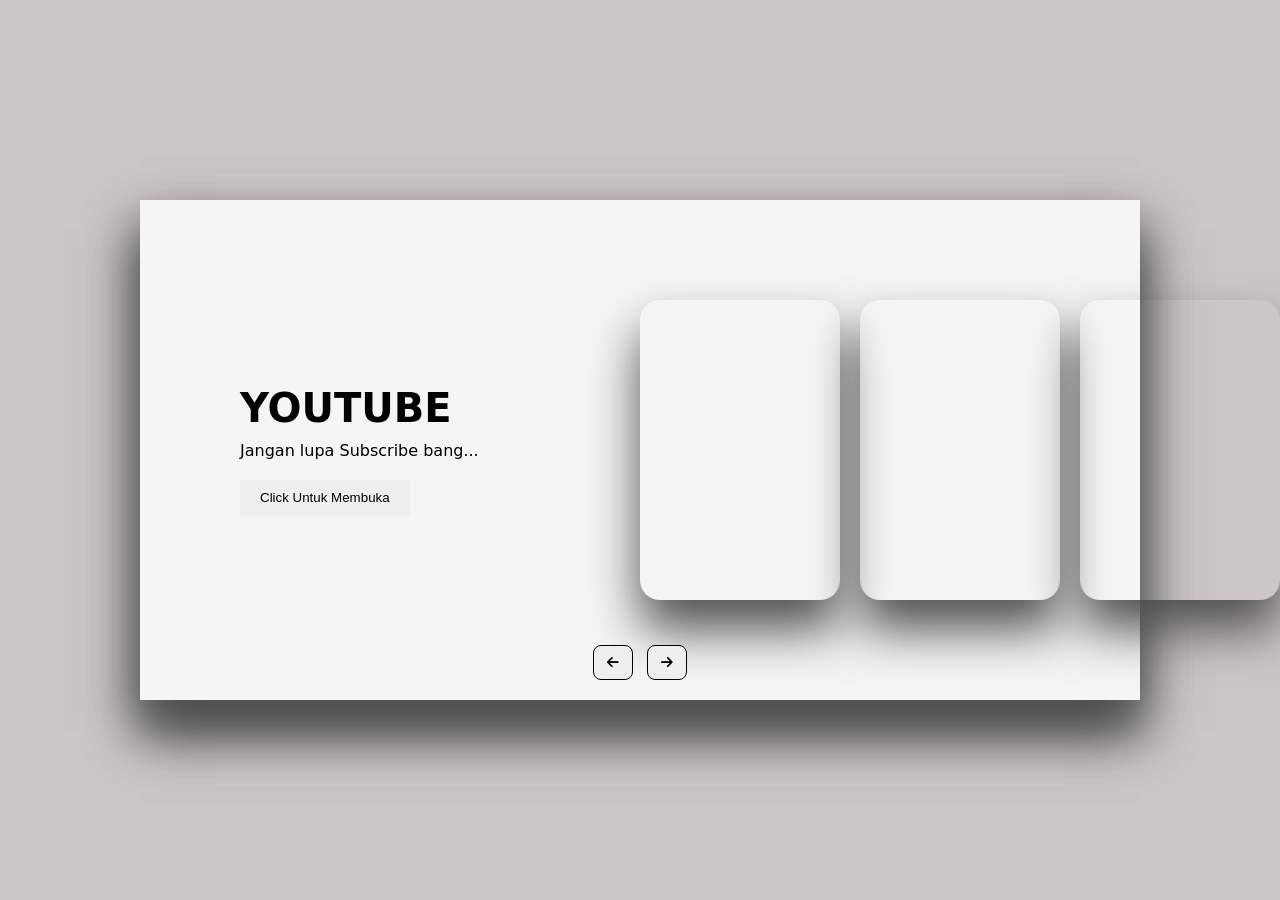
==== index.html @ 3b77f092 "index.html" ====
<!DOCTYPE html>
<html lang="en">
    <head>
        <meta charset="UTF-8">
        <meta name="viewport" content="width=device-width, initial-scale=1.0, maximum-scale=5.0, user-scalable=yes">
        <meta name="mobile-web-app-capable" content="yes">
        <meta name="apple-mobile-web-app-capable" content="yes">
        <meta name="apple-mobile-web-app-status-bar-style" content="default">
        <title>Alezonyth Website</title>
        <link rel="icon" href="favicon.ico" type="image/x-icon">
        <link rel="stylesheet" href="styles.css" />
        <link rel="stylesheet"
            href="https://cdnjs.cloudflare.com/ajax/libs/font-awesome/6.4.0/css/all.min.css"
            integrity="sha512-iecdLmaskl7CVkqkXNQ/ZH/XLlvWZOJyj7Yy7tcenmpD1ypASozpmT/E0iPtmFIB46ZmdtAc9eNBvH0H/ZpiBw=="
            crossorigin="anonymous" referrerpolicy="no-referrer" />
    </head>
    <body>
        <!--Font Awesome CDN-->

        <div class="container">

            <div class="slide">

                <div class="item"
                    style="background-image: url(https://blue.kumparan.com/image/upload/fl_progressive,fl_lossy,c_fill,q_auto:best,w_640/v1634025439/01gvcf9vy7dhk2nkx30j2wr6n5.png);">
                    <div class="content">
                        <div class="name">Saweria</div>
                        <div class="des">Terserah sih bang mau donate atau engga...</div>
                        <button class="btn btn-success" onclick=" window.open('https://saweria.co/AlezonythCH')"> Click Untuk Membuka</button>
                    </div>
                </div>
                <div class="item"
                    style="background-image: url(https://c4.wallpaperflare.com/wallpaper/275/735/625/youtube-wallpaper-preview.jpg);">
                    <div class="content">
                        <div class="name">Youtube</div>
                        <div class="des">Jangan lupa Subscribe bang...</div>
                        <button class="btn btn-success" onclick=" window.open('https://www.youtube.com/@AlzntyhCh')"> Click Untuk Membuka</button>
                    </div>
                </div>
                <div class="item"
                    style="background-image: url(https://c4.wallpaperflare.com/wallpaper/54/119/802/technology-instagram-social-media-hd-wallpaper-preview.jpg);">
                    <div class="content">
                        <div class="name">Instagram</div>
                        <div class="des">Masa Subscribe doang, Follow juga dong....</div>
                        <button class="btn btn-success" onclick=" window.open('https://www.instagram.com/mas.jati_/?igsh=MTdlZ3d6bzQ4Mm1raQ%3D%3D#')"> Click Untuk Membuka</button>
                    </div>
                </div>
                <div class="item"
                    style="background-image: url(https://c4.wallpaperflare.com/wallpaper/169/139/716/twitter-logo-twitter-logo-wallpaper-preview.jpg);">
                    <div class="content">
                        <div class="name">Twitter (X)</div>
                        <div class="des">Ini juga dong bang....</div>
                        <button class="btn btn-success" onclick=" window.open('https://x.com/i/flow/login?redirect_after_login=%2FMaBroJati_')"> Click Untuk Membuka</button>
                    </div>
                </div>
                <div class="item"
                    style="background-image: url(https://wallpaperaccess.com/full/1277539.png);">
                    <div class="content">
                        <div class="name">TikTok</div>
                        <div class="des">Follow sekalian bang....</div>
                        <button class="btn btn-success" onclick=" window.open('https://www.tiktok.com/@mas.jati._?_t=ZS-8tvRWeQIQ8e&_r=1')"> Click Untuk Membuka</button>
                    </div>
                </div>
                <div class="item"
                    style="background-image: url(https://i.redd.it/g38817mqb1361.png);">
                    <div class="content">
                        <div class="name">Github</div>
                        <div class="des">Biasanya buat pamer proyek sih bang.... </div>
                        <button class="btn btn-success" onclick=" window.open('https://github.com/MaBroJati')"> Click Untuk Membuka</button>
                    </div>
                </div>

            </div>

            <div class="button">
                <button class="prev"><i
                        class="fa-solid fa-arrow-left"></i></button>
                <button class="next"><i
                        class="fa-solid fa-arrow-right"></i></button>
            </div>

        </div>
        <script src="script.js"></script>
    </body>

</html>
---- styles.css ----
*{
  margin: 0;
  padding: 0;
  box-sizing: border-box;
}

body{
  background: #ccc6c6;
  overflow: hidden;
}

.container{
  position: absolute;
  top: 50%;
  left: 50%;
  transform: translate(-50%, -50%);
  width: 1000px;
  height: 500px;
  background: #f5f5f5;
  box-shadow: 0 30px 50px #dbdbdb;
}

.container .slide .item{
  width: 200px;
  height: 300px;
  position: absolute;
  top: 50%;
  transform: translate(0, -50%);
  border-radius: 20px;
  box-shadow: 0 30px 50px #505050;
  background-position: 50% 50%;
  background-size: cover;
  display: inline-block;
  transition: 0.5s;
}

.slide .item:nth-child(1),
.slide .item:nth-child(2){
  top: 0;
  left: 0;
  transform: translate(0, 0);
  border-radius: 0;
  width: 100%;
  height: 100%;
}


.slide .item:nth-child(3){
  left: 50%;
}
.slide .item:nth-child(4){
  left: calc(50% + 220px);
}
.slide .item:nth-child(5){
  left: calc(50% + 440px);
}

/* here n = 0, 1, 2, 3,... */
.slide .item:nth-child(n + 6){
  left: calc(50% + 660px);
  opacity: 0;
}



.item .content{
  position: absolute;
  top: 50%;
  left: 100px;
  width: 300px;
  text-align: left;
  color: #000000;
  transform: translate(0, -50%);
  font-family: system-ui;
  display: none;
}


.slide .item:nth-child(2) .content{
  display: block;
}


.content .name{
  font-size: 40px;
  text-transform: uppercase;
  font-weight: bold;
  opacity: 0;
  animation: animate 1s ease-in-out 1 forwards;
}

.content .des{
  margin-top: 10px;
  margin-bottom: 20px;
  opacity: 0;
  animation: animate 1s ease-in-out 0.3s 1 forwards;
}

.content button{
  padding: 10px 20px;
  border: none;
  cursor: pointer;
  opacity: 0;
  animation: animate 1s ease-in-out 0.6s 1 forwards;
}


@keyframes animate {
  from{
      opacity: 0;
      transform: translate(0, 100px);
      filter: blur(33px);
  }

  to{
      opacity: 1;
      transform: translate(0);
      filter: blur(0);
  }
}



.button{
  width: 100%;
  text-align: center;
  position: absolute;
  bottom: 20px;
}

.button button{
  width: 40px;
  height: 35px;
  border-radius: 8px;
  border: none;
  cursor: pointer;
  margin: 0 5px;
  border: 1px solid #000;
  transition: 0.3s;
}

.button button:hover{
  background: #ababab;
  color: #fff;
}
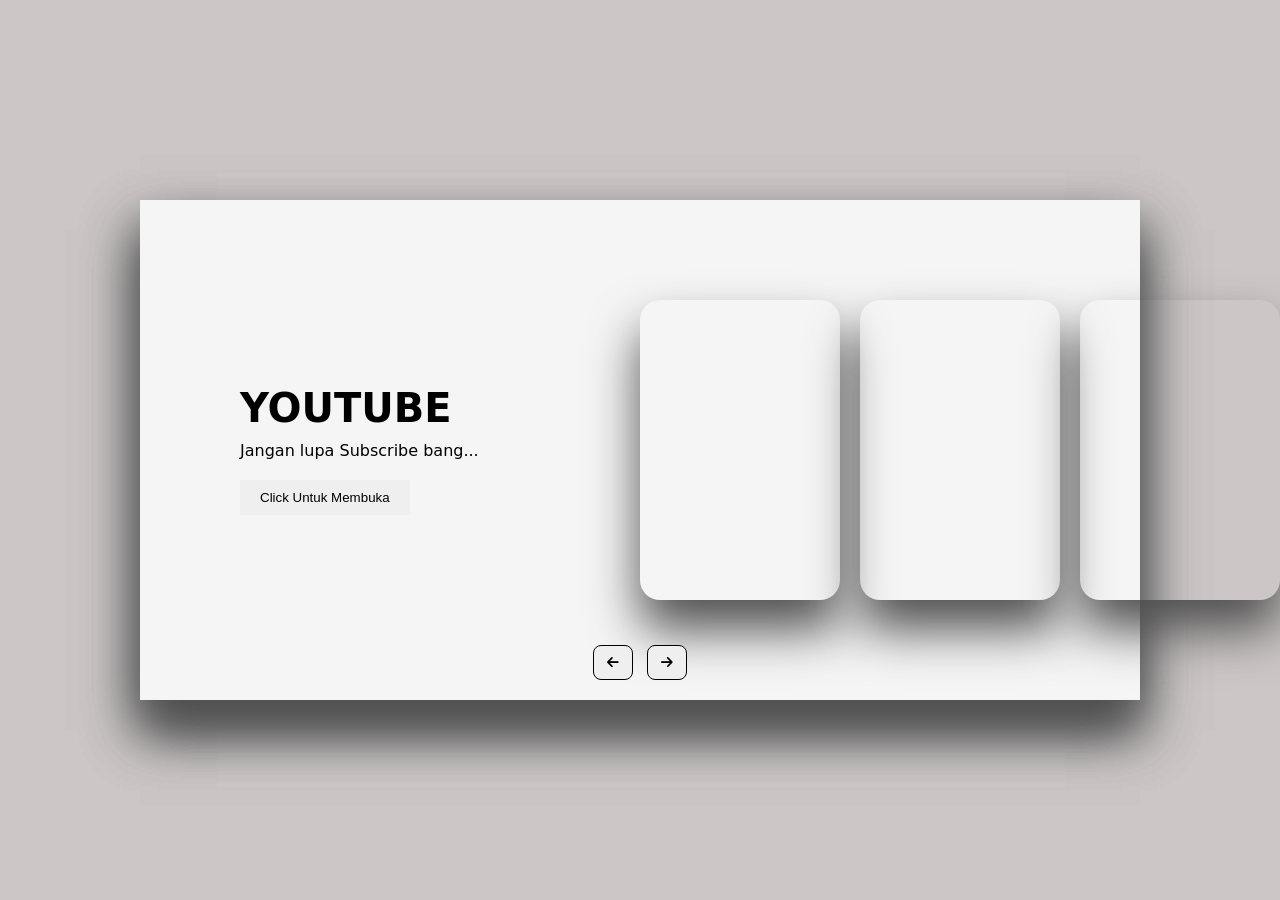
==== commit f04b663e: "index.html" ====
--- a/index.html
+++ b/index.html
@@ -2,10 +2,7 @@
 <html lang="en">
     <head>
         <meta charset="UTF-8">
-        <meta name="viewport" content="width=device-width, initial-scale=1.0, maximum-scale=5.0, user-scalable=yes">
-        <meta name="mobile-web-app-capable" content="yes">
-        <meta name="apple-mobile-web-app-capable" content="yes">
-        <meta name="apple-mobile-web-app-status-bar-style" content="default">
+        <meta name="viewport" content="width=device-width, initial-scale=1.0">
         <title>Alezonyth Website</title>
         <link rel="icon" href="favicon.ico" type="image/x-icon">
         <link rel="stylesheet" href="styles.css" />
--- a/styles.css
+++ b/styles.css
@@ -7,6 +7,166 @@
 body{
   background: #ccc6c6;
   overflow: hidden;
+}
+
+/* Mobile Responsiveness */
+@media screen and (max-width: 768px) {
+  .container {
+    width: 90vw !important;
+    height: 60vh !important;
+    max-width: 90vw !important;
+    max-height: 60vh !important;
+  }
+
+  .container .slide .item {
+    width: 150px !important;
+    height: 250px !important;
+  }
+
+  .slide .item:nth-child(3){
+    left: 30% !important;
+  }
+  .slide .item:nth-child(4){
+    left: calc(30% + 160px) !important;
+  }
+  .slide .item:nth-child(5){
+    left: calc(30% + 320px) !important;
+  }
+
+  .slide .item:nth-child(n + 6){
+    left: calc(30% + 480px) !important;
+    opacity: 0 !important;
+  }
+
+  .item .content{
+    left: 50px !important;
+    width: 250px !important;
+  }
+
+  .content .name{
+    font-size: 30px !important;
+  }
+
+  .content .des{
+    font-size: 14px !important;
+    margin-top: 5px !important;
+    margin-bottom: 15px !important;
+  }
+
+  .content button{
+    padding: 8px 16px !important;
+    font-size: 14px !important;
+  }
+}
+
+@media screen and (max-width: 480px) {
+  .container {
+    width: 95vw !important;
+    height: 50vh !important;
+    max-width: 95vw !important;
+    max-height: 50vh !important;
+  }
+
+  .container .slide .item {
+    width: 120px !important;
+    height: 200px !important;
+  }
+
+  .slide .item:nth-child(3){
+    left: 20% !important;
+  }
+  .slide .item:nth-child(4){
+    left: calc(20% + 130px) !important;
+  }
+  .slide .item:nth-child(5){
+    left: calc(20% + 260px) !important;
+  }
+
+  .slide .item:nth-child(n + 6){
+    left: calc(20% + 390px) !important;
+    opacity: 0 !important;
+  }
+
+  .item .content{
+    left: 20px !important;
+    width: 200px !important;
+  }
+
+  .content .name{
+    font-size: 24px !important;
+  }
+
+  .content .des{
+    font-size: 12px !important;
+    margin-top: 3px !important;
+    margin-bottom: 10px !important;
+  }
+
+  .content button{
+    padding: 6px 12px !important;
+    font-size: 12px !important;
+  }
+
+  .button button{
+    width: 35px !important;
+    height: 30px !important;
+    margin: 0 3px !important;
+  }
+}
+
+@media screen and (max-width: 320px) {
+  .container {
+    width: 98vw !important;
+    height: 45vh !important;
+    max-width: 98vw !important;
+    max-height: 45vh !important;
+  }
+
+  .container .slide .item {
+    width: 100px !important;
+    height: 160px !important;
+  }
+
+  .slide .item:nth-child(3){
+    left: 15% !important;
+  }
+  .slide .item:nth-child(4){
+    left: calc(15% + 110px) !important;
+  }
+  .slide .item:nth-child(5){
+    left: calc(15% + 220px) !important;
+  }
+
+  .slide .item:nth-child(n + 6){
+    left: calc(15% + 330px) !important;
+    opacity: 0 !important;
+  }
+
+  .item .content{
+    left: 15px !important;
+    width: 180px !important;
+  }
+
+  .content .name{
+    font-size: 20px !important;
+  }
+
+  .content .des{
+    font-size: 11px !important;
+    margin-top: 2px !important;
+    margin-bottom: 8px !important;
+  }
+
+  .content button{
+    padding: 5px 10px !important;
+    font-size: 11px !important;
+  }
+
+  .button button{
+    width: 30px !important;
+    height: 25px !important;
+    margin: 0 2px !important;
+  }
 }
 
 .container{
@@ -142,4 +302,4 @@
 .button button:hover{
   background: #ababab;
   color: #fff;
-}+}
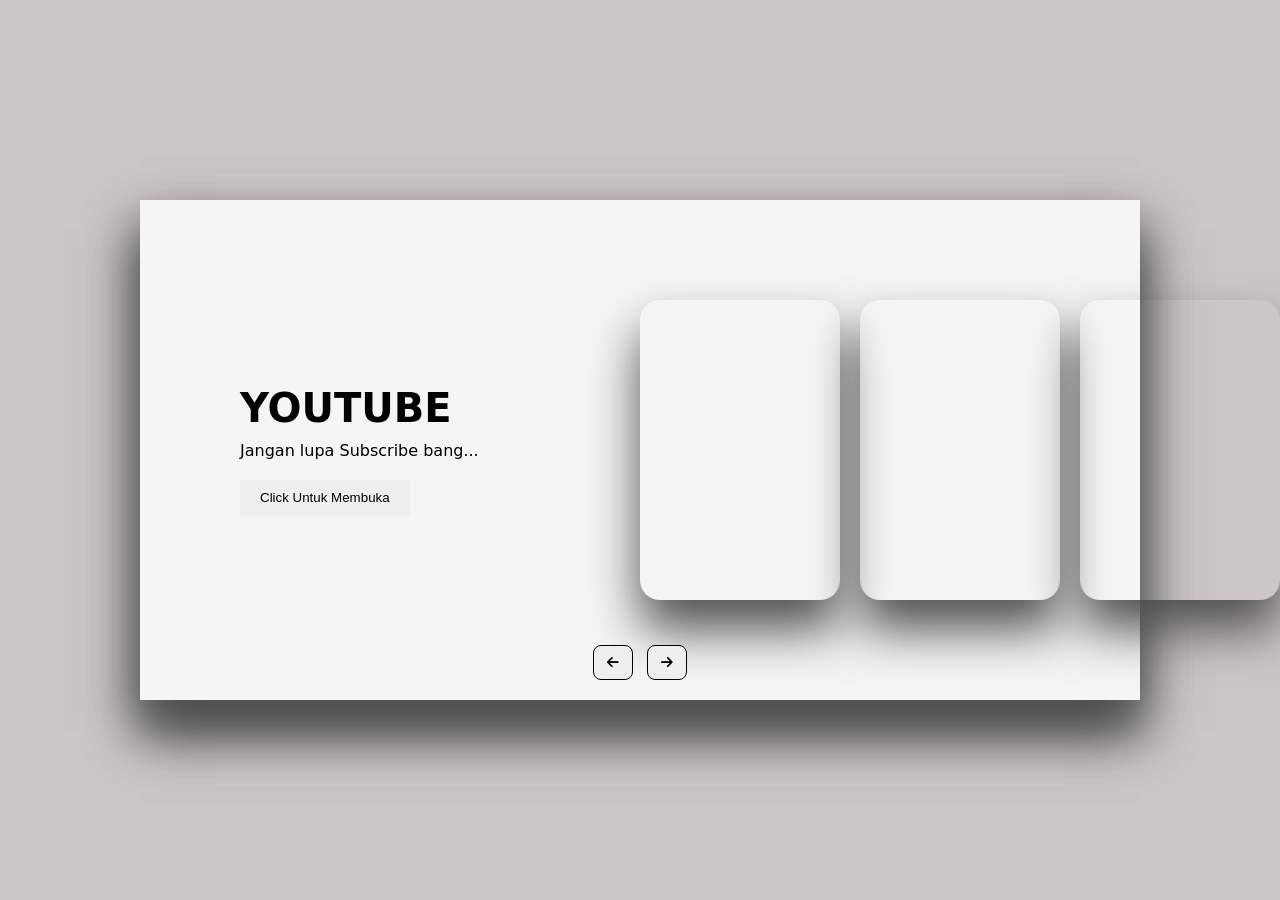
==== commit f7c0863b: "index.html" ====
--- a/index.html
+++ b/index.html
@@ -2,7 +2,7 @@
 <html lang="en">
     <head>
         <meta charset="UTF-8">
-        <meta name="viewport" content="width=device-width, initial-scale=1.0">
+        <meta name="viewport" content="width=1000px, initial-scale=1.0, maximum-scale=1.0, user-scalable=no">
         <title>Alezonyth Website</title>
         <link rel="icon" href="favicon.ico" type="image/x-icon">
         <link rel="stylesheet" href="styles.css" />
--- a/styles.css
+++ b/styles.css
@@ -7,166 +7,6 @@
 body{
   background: #ccc6c6;
   overflow: hidden;
-}
-
-/* Mobile Responsiveness */
-@media screen and (max-width: 768px) {
-  .container {
-    width: 90vw !important;
-    height: 60vh !important;
-    max-width: 90vw !important;
-    max-height: 60vh !important;
-  }
-
-  .container .slide .item {
-    width: 150px !important;
-    height: 250px !important;
-  }
-
-  .slide .item:nth-child(3){
-    left: 30% !important;
-  }
-  .slide .item:nth-child(4){
-    left: calc(30% + 160px) !important;
-  }
-  .slide .item:nth-child(5){
-    left: calc(30% + 320px) !important;
-  }
-
-  .slide .item:nth-child(n + 6){
-    left: calc(30% + 480px) !important;
-    opacity: 0 !important;
-  }
-
-  .item .content{
-    left: 50px !important;
-    width: 250px !important;
-  }
-
-  .content .name{
-    font-size: 30px !important;
-  }
-
-  .content .des{
-    font-size: 14px !important;
-    margin-top: 5px !important;
-    margin-bottom: 15px !important;
-  }
-
-  .content button{
-    padding: 8px 16px !important;
-    font-size: 14px !important;
-  }
-}
-
-@media screen and (max-width: 480px) {
-  .container {
-    width: 95vw !important;
-    height: 50vh !important;
-    max-width: 95vw !important;
-    max-height: 50vh !important;
-  }
-
-  .container .slide .item {
-    width: 120px !important;
-    height: 200px !important;
-  }
-
-  .slide .item:nth-child(3){
-    left: 20% !important;
-  }
-  .slide .item:nth-child(4){
-    left: calc(20% + 130px) !important;
-  }
-  .slide .item:nth-child(5){
-    left: calc(20% + 260px) !important;
-  }
-
-  .slide .item:nth-child(n + 6){
-    left: calc(20% + 390px) !important;
-    opacity: 0 !important;
-  }
-
-  .item .content{
-    left: 20px !important;
-    width: 200px !important;
-  }
-
-  .content .name{
-    font-size: 24px !important;
-  }
-
-  .content .des{
-    font-size: 12px !important;
-    margin-top: 3px !important;
-    margin-bottom: 10px !important;
-  }
-
-  .content button{
-    padding: 6px 12px !important;
-    font-size: 12px !important;
-  }
-
-  .button button{
-    width: 35px !important;
-    height: 30px !important;
-    margin: 0 3px !important;
-  }
-}
-
-@media screen and (max-width: 320px) {
-  .container {
-    width: 98vw !important;
-    height: 45vh !important;
-    max-width: 98vw !important;
-    max-height: 45vh !important;
-  }
-
-  .container .slide .item {
-    width: 100px !important;
-    height: 160px !important;
-  }
-
-  .slide .item:nth-child(3){
-    left: 15% !important;
-  }
-  .slide .item:nth-child(4){
-    left: calc(15% + 110px) !important;
-  }
-  .slide .item:nth-child(5){
-    left: calc(15% + 220px) !important;
-  }
-
-  .slide .item:nth-child(n + 6){
-    left: calc(15% + 330px) !important;
-    opacity: 0 !important;
-  }
-
-  .item .content{
-    left: 15px !important;
-    width: 180px !important;
-  }
-
-  .content .name{
-    font-size: 20px !important;
-  }
-
-  .content .des{
-    font-size: 11px !important;
-    margin-top: 2px !important;
-    margin-bottom: 8px !important;
-  }
-
-  .content button{
-    padding: 5px 10px !important;
-    font-size: 11px !important;
-  }
-
-  .button button{
-    width: 30px !important;
-    height: 25px !important;
-    margin: 0 2px !important;
-  }
 }
 
 .container{
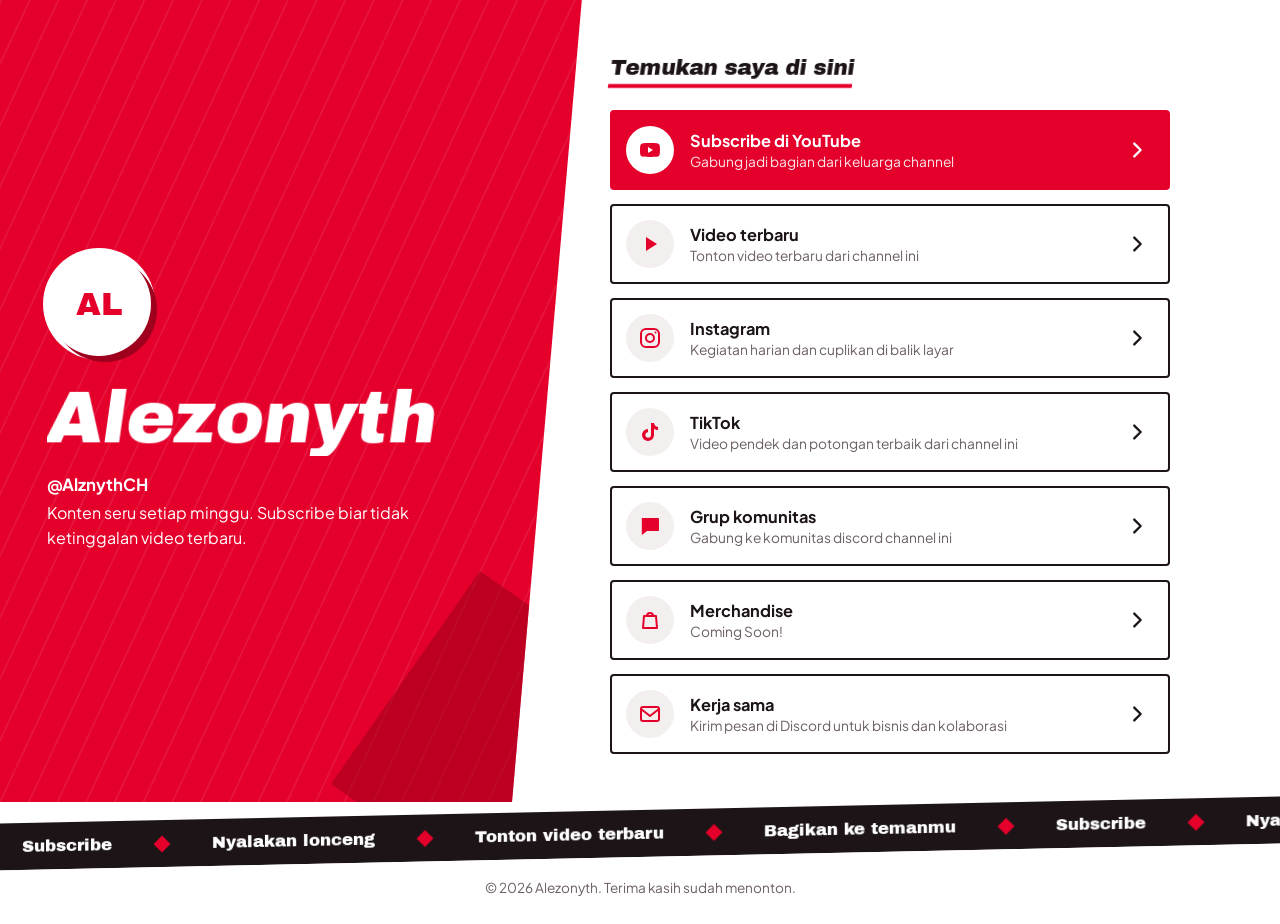
==== commit 9fe8d692: "Add files via upload" ====
--- a/index.html
+++ b/index.html
@@ -1,83 +1,332 @@
-<!DOCTYPE html>
-<html lang="en">
-    <head>
-        <meta charset="UTF-8">
-        <meta name="viewport" content="width=1000px, initial-scale=1.0, maximum-scale=1.0, user-scalable=no">
-        <title>Alezonyth Website</title>
-        <link rel="icon" href="favicon.ico" type="image/x-icon">
-        <link rel="stylesheet" href="styles.css" />
-        <link rel="stylesheet"
-            href="https://cdnjs.cloudflare.com/ajax/libs/font-awesome/6.4.0/css/all.min.css"
-            integrity="sha512-iecdLmaskl7CVkqkXNQ/ZH/XLlvWZOJyj7Yy7tcenmpD1ypASozpmT/E0iPtmFIB46ZmdtAc9eNBvH0H/ZpiBw=="
-            crossorigin="anonymous" referrerpolicy="no-referrer" />
-    </head>
-    <body>
-        <!--Font Awesome CDN-->
-
-        <div class="container">
-
-            <div class="slide">
-
-                <div class="item"
-                    style="background-image: url(https://blue.kumparan.com/image/upload/fl_progressive,fl_lossy,c_fill,q_auto:best,w_640/v1634025439/01gvcf9vy7dhk2nkx30j2wr6n5.png);">
-                    <div class="content">
-                        <div class="name">Saweria</div>
-                        <div class="des">Terserah sih bang mau donate atau engga...</div>
-                        <button class="btn btn-success" onclick=" window.open('https://saweria.co/AlezonythCH')"> Click Untuk Membuka</button>
-                    </div>
-                </div>
-                <div class="item"
-                    style="background-image: url(https://c4.wallpaperflare.com/wallpaper/275/735/625/youtube-wallpaper-preview.jpg);">
-                    <div class="content">
-                        <div class="name">Youtube</div>
-                        <div class="des">Jangan lupa Subscribe bang...</div>
-                        <button class="btn btn-success" onclick=" window.open('https://www.youtube.com/@AlzntyhCh')"> Click Untuk Membuka</button>
-                    </div>
-                </div>
-                <div class="item"
-                    style="background-image: url(https://c4.wallpaperflare.com/wallpaper/54/119/802/technology-instagram-social-media-hd-wallpaper-preview.jpg);">
-                    <div class="content">
-                        <div class="name">Instagram</div>
-                        <div class="des">Masa Subscribe doang, Follow juga dong....</div>
-                        <button class="btn btn-success" onclick=" window.open('https://www.instagram.com/mas.jati_/?igsh=MTdlZ3d6bzQ4Mm1raQ%3D%3D#')"> Click Untuk Membuka</button>
-                    </div>
-                </div>
-                <div class="item"
-                    style="background-image: url(https://c4.wallpaperflare.com/wallpaper/169/139/716/twitter-logo-twitter-logo-wallpaper-preview.jpg);">
-                    <div class="content">
-                        <div class="name">Twitter (X)</div>
-                        <div class="des">Ini juga dong bang....</div>
-                        <button class="btn btn-success" onclick=" window.open('https://x.com/i/flow/login?redirect_after_login=%2FMaBroJati_')"> Click Untuk Membuka</button>
-                    </div>
-                </div>
-                <div class="item"
-                    style="background-image: url(https://wallpaperaccess.com/full/1277539.png);">
-                    <div class="content">
-                        <div class="name">TikTok</div>
-                        <div class="des">Follow sekalian bang....</div>
-                        <button class="btn btn-success" onclick=" window.open('https://www.tiktok.com/@mas.jati._?_t=ZS-8tvRWeQIQ8e&_r=1')"> Click Untuk Membuka</button>
-                    </div>
-                </div>
-                <div class="item"
-                    style="background-image: url(https://i.redd.it/g38817mqb1361.png);">
-                    <div class="content">
-                        <div class="name">Github</div>
-                        <div class="des">Biasanya buat pamer proyek sih bang.... </div>
-                        <button class="btn btn-success" onclick=" window.open('https://github.com/MaBroJati')"> Click Untuk Membuka</button>
-                    </div>
-                </div>
-
-            </div>
-
-            <div class="button">
-                <button class="prev"><i
-                        class="fa-solid fa-arrow-left"></i></button>
-                <button class="next"><i
-                        class="fa-solid fa-arrow-right"></i></button>
-            </div>
-
-        </div>
-        <script src="script.js"></script>
-    </body>
-
-</html>
+<!DOCTYPE html>
+<html lang="id">
+<head>
+<meta charset="utf-8">
+<meta name="viewport" content="width=device-width, initial-scale=1, viewport-fit=cover">
+<title>Alezonyth — SUBSCRIBE</title>
+<link rel="icon" type="image/png" href="favicon.png">
+<link rel="preconnect" href="https://fonts.googleapis.com">
+<link rel="preconnect" href="https://fonts.gstatic.com" crossorigin>
+<link href="https://fonts.googleapis.com/css2?family=Archivo+Black&family=Plus+Jakarta+Sans:wght@400;500;600;700&display=swap" rel="stylesheet">
+<style>
+  :root {
+    --red: #e4002b;
+    --red-deep: #9e001d;
+    --paper: #ffffff;
+    --ink: #1c1416;
+    --soft: #f4efef;
+    --line: #1c1416;
+    --card: #ffffff;
+    --muted: #6b5f62;
+    --display: "Archivo Black", "Arial Black", Impact, sans-serif;
+    --body: "Plus Jakarta Sans", "Segoe UI", system-ui, -apple-system, sans-serif;
+    box-sizing: border-box;
+    padding-top: env(safe-area-inset-top, 0px);
+    padding-bottom: env(safe-area-inset-bottom, 0px);
+  }
+  @media (prefers-color-scheme: dark) {
+    :root:not([data-theme="light"]) {
+      --paper: #150f10; --ink: #f7f0f0; --soft: #211819;
+      --line: #f7f0f0; --card: #1c1415; --muted: #b8aaad;
+    }
+  }
+  :root[data-theme="dark"] {
+    --paper: #150f10; --ink: #f7f0f0; --soft: #211819;
+    --line: #f7f0f0; --card: #1c1415; --muted: #b8aaad;
+  }
+  html { scroll-padding-top: env(safe-area-inset-top, 0px); }
+  *, *::before, *::after { box-sizing: border-box; }
+  body {
+    margin: 0;
+    min-height: 100vh;
+    display: flex;
+    flex-direction: column;
+    background: var(--paper);
+    color: var(--ink);
+    font-family: var(--body);
+    -webkit-font-smoothing: antialiased;
+    overflow-x: hidden;
+  }
+  .sr { position: absolute; width: 1px; height: 1px; overflow: hidden; clip: rect(0 0 0 0); white-space: nowrap; }
+
+
+  .curtain { position: fixed; inset: 0; z-index: 50; pointer-events: none; animation: curtainGone 0s linear 1.9s forwards; }
+  .curtain i { position: absolute; top: 0; bottom: 0; background: var(--red); }
+  .curtain .c1 {
+    left: -30%; width: 85%;
+    clip-path: polygon(0 0, 100% 0, 78% 100%, 0 100%);
+    animation: slideLeft .85s cubic-bezier(.77,0,.18,1) 1s forwards;
+  }
+  .curtain .c2 {
+    right: -30%; width: 85%;
+    background: var(--red-deep);
+    clip-path: polygon(22% 0, 100% 0, 100% 100%, 0 100%);
+    animation: slideRight .85s cubic-bezier(.77,0,.18,1) 1s forwards;
+  }
+  .curtain-name {
+    position: absolute; inset: 0; display: grid; place-items: center;
+    font-family: var(--display); color: #fff; text-align: center;
+    font-size: clamp(1.6rem, 6vw, 3rem); padding: 0 24px;
+    animation: nameOut .35s ease 0.85s forwards;
+  }
+  .curtain-name span { display: block; transform: skewX(-8deg); animation: nameIn .7s cubic-bezier(.2,.8,.2,1) .1s both; }
+  @keyframes slideLeft  { to { transform: translateX(-120%); } }
+  @keyframes slideRight { to { transform: translateX(120%); } }
+  @keyframes nameIn  { from { opacity: 0; transform: skewX(-8deg) translateY(30px); } to { opacity: 1; transform: skewX(-8deg) translateY(0); } }
+  @keyframes nameOut { to { opacity: 0; } }
+  @keyframes curtainGone { to { visibility: hidden; } }
+
+
+  .stage { flex: 1; display: grid; grid-template-columns: 1fr; }
+
+  .hero {
+    position: relative;
+    background: var(--red);
+    color: #fff;
+    padding: 56px 28px 96px;
+    animation: heroWipe .95s cubic-bezier(.7,0,.2,1) 1.3s backwards;
+    clip-path: polygon(0 0, 100% 0, 100% 92%, 0 100%);
+    overflow: hidden;
+  }
+  .hero::before {
+    content: ""; position: absolute; inset: 0; pointer-events: none;
+    background: repeating-linear-gradient(115deg, rgba(255,255,255,.07) 0 2px, transparent 2px 26px);
+  }
+  .hero::after {
+    content: ""; position: absolute; right: -60px; bottom: -80px; width: 260px; height: 260px;
+    background: var(--red-deep); transform: rotate(35deg); opacity: .55; pointer-events: none;
+    animation: shapeIn .9s cubic-bezier(.2,.9,.2,1) 2.2s backwards;
+  }
+  .hero-inner { position: relative; z-index: 1; max-width: 520px; margin: 0 auto; }
+
+  .avatar {
+    width: 104px; height: 104px; border-radius: 50%;
+    background: #fff; color: var(--red);
+    display: grid; place-items: center;
+    font-family: var(--display); font-size: 2rem;
+    box-shadow: 6px 6px 0 var(--red-deep), 0 0 0 4px #fff;
+    margin-bottom: 28px;
+    opacity: 0; animation: pop .6s cubic-bezier(.2,1.4,.4,1) 2.05s forwards;
+  }
+  @keyframes pop { from { opacity: 0; transform: scale(.6) rotate(-12deg); } to { opacity: 1; transform: none; } }
+  @keyframes heroWipe { from { clip-path: polygon(0 0, 0 0, 0 100%, 0 100%); } }
+  @keyframes shapeIn { from { opacity: 0; transform: translate(90px, 90px) rotate(35deg); } }
+
+  h1 {
+    margin: 0; font-family: var(--display); font-weight: 400;
+    font-size: clamp(2.8rem, 12vw, 4.6rem); line-height: .92; letter-spacing: -.01em;
+  }
+  h1 .word { display: block; overflow: hidden; padding-bottom: .06em; }
+  h1 .ch {
+    display: inline-block; transform: translateY(110%) skewX(-8deg);
+    animation: rise .6s cubic-bezier(.2,.9,.2,1) forwards;
+    animation-delay: calc(2s + var(--i) * 38ms);
+  }
+  @keyframes rise { to { transform: translateY(0) skewX(-8deg); } }
+
+  .handle { margin: 18px 0 6px; font-weight: 700; font-size: 1.05rem; opacity: 0; animation: show .5s ease 2.6s forwards; }
+  .tagline { margin: 0; max-width: 34ch; line-height: 1.55; font-size: 1rem; opacity: 0; animation: show .5s ease 2.75s forwards; }
+  @keyframes show { to { opacity: 1; } }
+
+  .links { padding: 8px 20px 40px; }
+  .links-inner { max-width: 520px; margin: 0 auto; }
+  .links h2 {
+    position: relative; display: inline-block;
+    font-family: var(--display); font-weight: 400; font-size: 1.35rem; margin: 8px 0 22px; padding-bottom: 8px;
+    opacity: 0; clip-path: inset(0 100% 0 0); transform: translateX(-24px) skewX(-8deg);
+    animation: headingIn .75s cubic-bezier(.2,.9,.2,1) 1.75s forwards;
+  }
+  .links h2::after {
+    content: ""; position: absolute; left: 0; bottom: 0; height: 4px; width: 100%; background: var(--red);
+    transform: scaleX(0); transform-origin: left; animation: barDraw .6s cubic-bezier(.7,0,.2,1) 2.2s forwards;
+  }
+  @keyframes headingIn { to { opacity: 1; clip-path: inset(0 0 0 0); transform: translateX(0) skewX(-8deg); } }
+  @keyframes barDraw { to { transform: scaleX(1); } }
+  ul { list-style: none; margin: 0; padding: 0; display: grid; gap: 14px; }
+
+
+  .item { opacity: 0; transform: translateX(46px); animation: slideIn .55s cubic-bezier(.2,.9,.2,1) forwards; animation-delay: calc(2.15s + var(--n) * 90ms); }
+  @keyframes slideIn { to { opacity: 1; transform: none; } }
+
+  .link {
+    position: relative; display: grid; grid-template-columns: 48px 1fr 24px; align-items: center; gap: 16px;
+    padding: 14px 18px 14px 14px; text-decoration: none; color: var(--ink);
+    background: var(--card); border: 2px solid var(--line); border-radius: 4px; overflow: hidden;
+    isolation: isolate; transition: color .25s ease, transform .25s ease, box-shadow .25s ease;
+  }
+  .link::before {
+    content: ""; position: absolute; inset: 0; z-index: -1; background: var(--red);
+    transform: translateX(-101%); transition: transform .35s cubic-bezier(.7,0,.2,1);
+    clip-path: polygon(0 0, 100% 0, calc(100% - 22px) 100%, 0 100%);
+  }
+  .link:hover, .link:focus-visible { color: #fff; transform: translate(-3px, -3px); box-shadow: 5px 5px 0 var(--line); }
+  .link:hover::before, .link:focus-visible::before { transform: translateX(0); }
+  .link:focus-visible { outline: 3px solid var(--red); outline-offset: 3px; }
+  .link:active { transform: translate(0, 0); box-shadow: none; }
+
+  .ico { width: 48px; height: 48px; display: grid; place-items: center; background: var(--soft); border-radius: 50%; color: var(--red); transition: background .25s, color .25s; }
+  .link:hover .ico, .link:focus-visible .ico { background: #fff; color: var(--red); }
+  .ico svg { width: 24px; height: 24px; }
+  .txt strong { display: block; font-size: 1.02rem; font-weight: 700; }
+  .txt span { display: block; font-size: .86rem; color: var(--muted); margin-top: 2px; transition: color .25s; }
+  .link:hover .txt span, .link:focus-visible .txt span { color: rgba(255,255,255,.88); }
+  .chev { width: 22px; height: 22px; transition: transform .3s cubic-bezier(.2,.9,.2,1); }
+  .link:hover .chev, .link:focus-visible .chev { transform: translateX(6px); }
+
+
+  .link.primary { background: var(--red); color: #fff; border-color: var(--red); }
+  .link.primary .ico { background: #fff; }
+  .link.primary .txt span { color: rgba(255,255,255,.9); }
+  .link.primary::before { background: var(--red-deep); }
+  .link.primary:hover, .link.primary:focus-visible { box-shadow: 5px 5px 0 var(--ink); }
+
+
+  .ticker {
+    background: var(--ink); color: var(--paper); overflow: hidden; white-space: nowrap; margin-top: 8px;
+    opacity: 0; clip-path: inset(0 100% 0 0); transform: translateY(36px) skewY(-1.2deg);
+    animation: tickerIn .85s cubic-bezier(.2,.9,.2,1) 2.6s forwards;
+  }
+  @keyframes tickerIn { to { opacity: 1; clip-path: inset(0 0 0 0); transform: translateY(0) skewY(-1.2deg); } }
+  .track { display: inline-flex; padding: 14px 0; animation: marquee 28s linear infinite; }
+  .track span { font-family: var(--display); font-size: 1.05rem; padding: 0 22px; display: inline-flex; align-items: center; gap: 44px; }
+  .track span::after { content: ""; width: 12px; height: 12px; background: var(--red); transform: rotate(45deg); }
+  @keyframes marquee { to { transform: translateX(-50%); } }
+
+  footer {
+    text-align: center; padding: 22px 20px 28px; font-size: .85rem; color: var(--muted);
+    opacity: 0; animation: show .6s ease 3.3s forwards;
+  }
+
+
+  @media (min-width: 880px) {
+    .stage { grid-template-columns: 5fr 6fr; min-height: calc(100vh - 110px); }
+    .hero {
+      clip-path: polygon(0 0, 100% 0, 88% 100%, 0 100%);
+      padding: 0 11% 0 8%; display: flex; align-items: center;
+    }
+    .hero-inner { margin: 0; }
+    .links { display: flex; align-items: center; padding: 48px 6% 48px 4%; }
+    .links-inner { width: 100%; max-width: 560px; margin: 0; }
+  }
+
+
+  @media (prefers-reduced-motion: reduce) {
+    .curtain { display: none; }
+    .avatar, .handle, .tagline, .item { animation: none; opacity: 1; transform: none; }
+    .links h2 { animation: none; opacity: 1; clip-path: none; transform: skewX(-8deg); }
+    .links h2::after { animation: none; transform: scaleX(1); }
+    .hero, .hero::after { animation: none; }
+    h1 .ch { animation: none; transform: skewX(-8deg); }
+    .track { animation: none; }
+    .ticker { animation: none; opacity: 1; clip-path: none; transform: skewY(-1.2deg); }
+    footer { animation: none; opacity: 1; }
+    .link, .link::before, .chev { transition: none; }
+  }
+</style>
+</head>
+<body>
+
+<div class="curtain" aria-hidden="true">
+  <i class="c1"></i><i class="c2"></i>
+  <div class="curtain-name"><span id="curtainName"></span></div>
+</div>
+
+<main class="stage">
+  <header class="hero">
+    <div class="hero-inner">
+      <div class="avatar" id="avatar" role="img" aria-label="Logo channel"></div>
+      <h1 id="name"></h1>
+      <p class="handle" id="handle"></p>
+      <p class="tagline" id="tagline"></p>
+    </div>
+  </header>
+
+  <section class="links" aria-labelledby="judulLink">
+    <div class="links-inner">
+      <h2 id="judulLink">Temukan saya di sini</h2>
+      <ul id="list"></ul>
+    </div>
+  </section>
+</main>
+
+<div class="ticker" aria-hidden="true"><div class="track" id="track"></div></div>
+<footer>© <span id="year"></span> <span id="footName"></span>. Terima kasih sudah menonton.</footer>
+
+<script>
+  var CHANNEL = {
+    name: "Alezonyth",
+    initials: "AL",
+    handle: "@AlznythCH",
+    tagline: "Konten seru setiap minggu. Subscribe biar tidak ketinggalan video terbaru.",
+    ticker: ["Subscribe", "Nyalakan lonceng", "Tonton video terbaru", "Bagikan ke temanmu"],
+    links: [
+      { icon: "youtube",   title: "Subscribe di YouTube", desc: "Gabung jadi bagian dari keluarga channel",  url: "https://www.youtube.com/@AlznythCH", primary: true },
+      { icon: "play",      title: "Video terbaru",        desc: "Tonton video terbaru dari channel ini",                 url: "https://www.youtube.com/@AlznythCH/streams" },
+      { icon: "instagram", title: "Instagram",            desc: "Kegiatan harian dan cuplikan di balik layar", url: "https://instagram.com/mahnd.jpg" },
+      { icon: "tiktok",    title: "TikTok",               desc: "Video pendek dan potongan terbaik dari channel ini",          url: "https://www.tiktok.com/@mahnd.mp4" },
+      { icon: "chat",      title: "Grup komunitas",       desc: "Gabung ke komunitas discord channel ini",               url: "https://discord.gg/2nHmNtrQ4V" },
+      { icon: "bag",       title: "Merchandise",          desc: "Coming Soon!",                      url: "" },
+      { icon: "mail",      title: "Kerja sama",           desc: "Kirim pesan di Discord untuk bisnis dan kolaborasi",    url: "https://discord.com/users/788048513711603733" }
+    ]
+  };
+
+
+  var ICONS = {
+    youtube: '<svg viewBox="0 0 24 24" fill="currentColor"><path d="M21.6 7.2a2.5 2.5 0 0 0-1.8-1.8C18.2 5 12 5 12 5s-6.2 0-7.8.4A2.5 2.5 0 0 0 2.4 7.2C2 8.8 2 12 2 12s0 3.2.4 4.8a2.5 2.5 0 0 0 1.8 1.8C5.8 19 12 19 12 19s6.2 0 7.8-.4a2.5 2.5 0 0 0 1.8-1.8c.4-1.6.4-4.8.4-4.8s0-3.2-.4-4.8zM10 15V9l5 3-5 3z"/></svg>',
+    play: '<svg viewBox="0 0 24 24" fill="currentColor"><path d="M8 5v14l11-7z"/></svg>',
+    instagram: '<svg viewBox="0 0 24 24" fill="none" stroke="currentColor" stroke-width="2"><rect x="3" y="3" width="18" height="18" rx="5"/><circle cx="12" cy="12" r="4"/><circle cx="17.5" cy="6.5" r="1" fill="currentColor" stroke="none"/></svg>',
+    tiktok: '<svg viewBox="0 0 24 24" fill="currentColor"><path d="M16 3c.3 2.2 1.7 3.8 4 4v3a7 7 0 0 1-4-1.3V15a6 6 0 1 1-6-6v3.2a2.8 2.8 0 1 0 3 2.8V3h3z"/></svg>',
+    chat: '<svg viewBox="0 0 24 24" fill="currentColor"><path d="M4 4h16a1 1 0 0 1 1 1v11a1 1 0 0 1-1 1H9l-4.4 3.6A.5.5 0 0 1 3.800 20V5a1 1 0 0 1 .2-1z"/></svg>',
+    bag: '<svg viewBox="0 0 24 24" fill="none" stroke="currentColor" stroke-width="2" stroke-linejoin="round"><path d="M6 8h12l1 12H5L6 8z"/><path d="M9 8a3 3 0 0 1 6 0"/></svg>',
+    mail: '<svg viewBox="0 0 24 24" fill="none" stroke="currentColor" stroke-width="2" stroke-linejoin="round"><rect x="3" y="5" width="18" height="14" rx="2"/><path d="M3 7l9 7 9-7"/></svg>'
+  };
+  var CHEVRON = '<svg class="chev" viewBox="0 0 24 24" fill="none" stroke="currentColor" stroke-width="2.5" stroke-linecap="round" stroke-linejoin="round"><path d="M9 5l7 7-7 7"/></svg>';
+
+  document.title = CHANNEL.name + " — SUBSCRIBE";
+  document.getElementById("curtainName").textContent = CHANNEL.name;
+  document.getElementById("avatar").textContent = CHANNEL.initials;
+  document.getElementById("handle").textContent = CHANNEL.handle;
+  document.getElementById("tagline").textContent = CHANNEL.tagline;
+  document.getElementById("footName").textContent = CHANNEL.name;
+  document.getElementById("year").textContent = new Date().getFullYear();
+
+  var h1 = document.getElementById("name");
+  h1.setAttribute("aria-label", CHANNEL.name);
+  var idx = 0;
+  CHANNEL.name.split(" ").forEach(function (w) {
+    var word = document.createElement("span");
+    word.className = "word";
+    word.setAttribute("aria-hidden", "true");
+    w.split("").forEach(function (c) {
+      var s = document.createElement("span");
+      s.className = "ch";
+      s.style.setProperty("--i", idx++);
+      s.textContent = c;
+      word.appendChild(s);
+    });
+    h1.appendChild(word);
+  });
+
+  var list = document.getElementById("list");
+  CHANNEL.links.forEach(function (l, n) {
+    var li = document.createElement("li");
+    li.className = "item";
+    li.style.setProperty("--n", n);
+    var a = document.createElement("a");
+    a.className = "link" + (l.primary ? " primary" : "");
+    a.href = l.url;
+    if (/^https?:/.test(l.url)) { a.target = "_blank"; a.rel = "noopener noreferrer"; }
+    a.innerHTML = '<span class="ico">' + (ICONS[l.icon] || ICONS.play) + '</span>' +
+      '<span class="txt"><strong></strong><span></span></span>' + CHEVRON;
+    a.querySelector("strong").textContent = l.title;
+    a.querySelector(".txt > span").textContent = l.desc;
+    li.appendChild(a);
+    list.appendChild(li);
+  });
+
+  var track = document.getElementById("track");
+  var group = CHANNEL.ticker.map(function (t) { return "<span>" + t + "</span>"; }).join("");
+  track.innerHTML = group + group + group + group;
+</script>
+</body>
+</html>
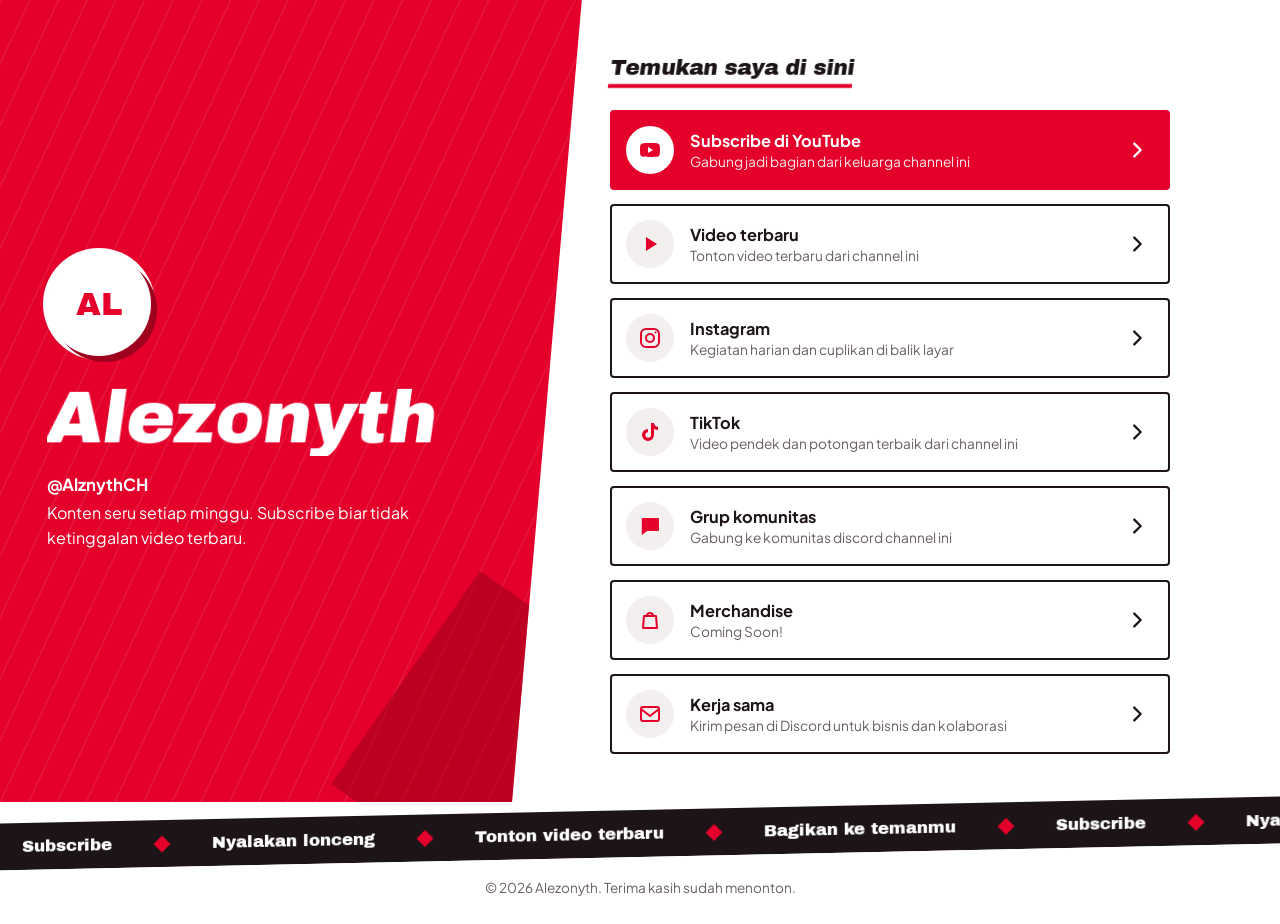
==== commit 0901a063: "Modify YouTube subscription link description Updated the description for the YouTube subscription li" ====
--- a/index.html
+++ b/index.html
@@ -260,7 +260,7 @@
     tagline: "Konten seru setiap minggu. Subscribe biar tidak ketinggalan video terbaru.",
     ticker: ["Subscribe", "Nyalakan lonceng", "Tonton video terbaru", "Bagikan ke temanmu"],
     links: [
-      { icon: "youtube",   title: "Subscribe di YouTube", desc: "Gabung jadi bagian dari keluarga channel",  url: "https://www.youtube.com/@AlznythCH", primary: true },
+      { icon: "youtube",   title: "Subscribe di YouTube", desc: "Gabung jadi bagian dari keluarga channel ini",  url: "https://www.youtube.com/@AlznythCH", primary: true },
       { icon: "play",      title: "Video terbaru",        desc: "Tonton video terbaru dari channel ini",                 url: "https://www.youtube.com/@AlznythCH/streams" },
       { icon: "instagram", title: "Instagram",            desc: "Kegiatan harian dan cuplikan di balik layar", url: "https://instagram.com/mahnd.jpg" },
       { icon: "tiktok",    title: "TikTok",               desc: "Video pendek dan potongan terbaik dari channel ini",          url: "https://www.tiktok.com/@mahnd.mp4" },
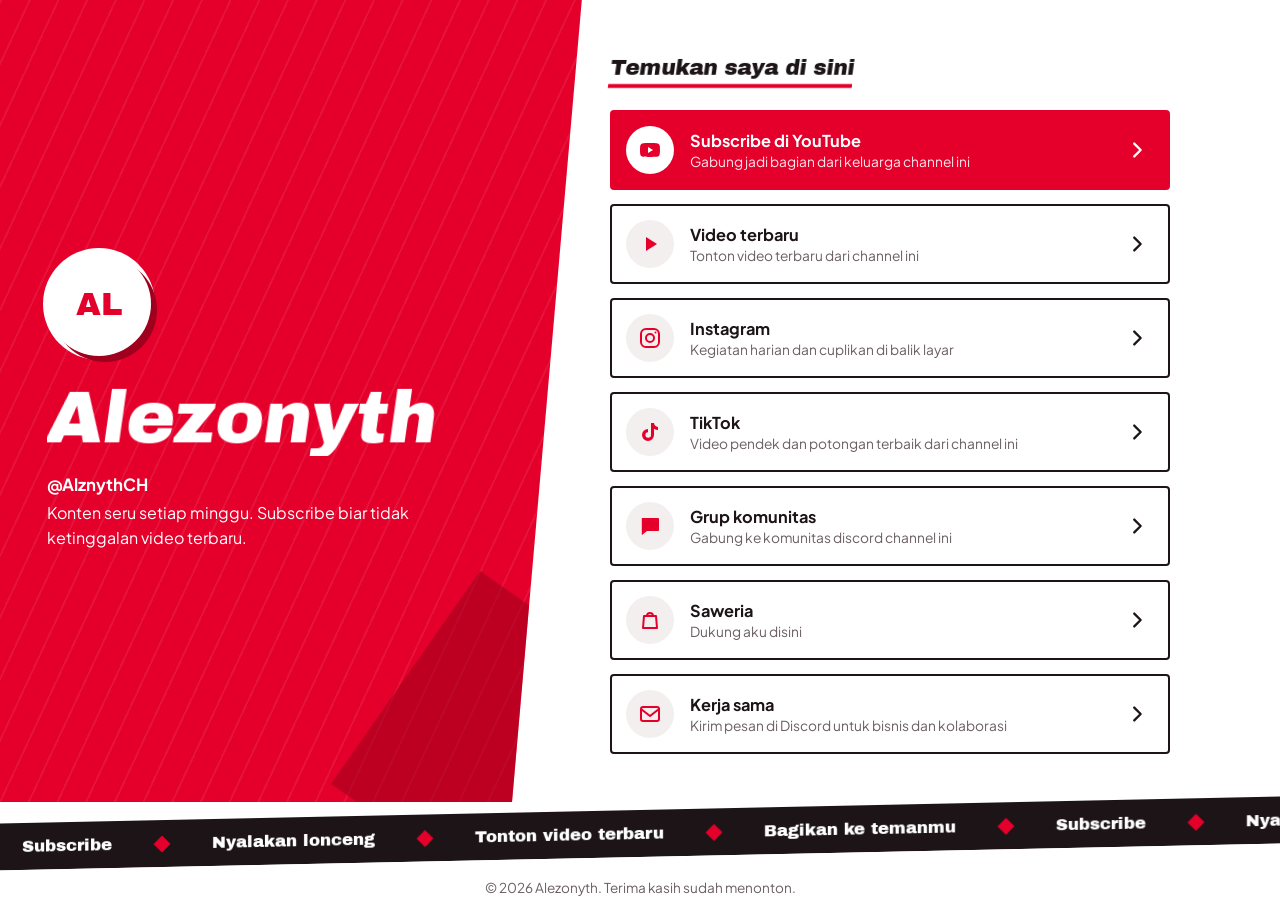
==== commit cc2fe3ca: "Update merchandise link to Saweria support page" ====
--- a/index.html
+++ b/index.html
@@ -265,7 +265,7 @@
       { icon: "instagram", title: "Instagram",            desc: "Kegiatan harian dan cuplikan di balik layar", url: "https://instagram.com/mahnd.jpg" },
       { icon: "tiktok",    title: "TikTok",               desc: "Video pendek dan potongan terbaik dari channel ini",          url: "https://www.tiktok.com/@mahnd.mp4" },
       { icon: "chat",      title: "Grup komunitas",       desc: "Gabung ke komunitas discord channel ini",               url: "https://discord.gg/2nHmNtrQ4V" },
-      { icon: "bag",       title: "Merchandise",          desc: "Coming Soon!",                      url: "" },
+      { icon: "bag",       title: "Saweria",          desc: "Dukung aku disini",                      url: "https://saweria.co/AlezonythCH" },
       { icon: "mail",      title: "Kerja sama",           desc: "Kirim pesan di Discord untuk bisnis dan kolaborasi",    url: "https://discord.com/users/788048513711603733" }
     ]
   };
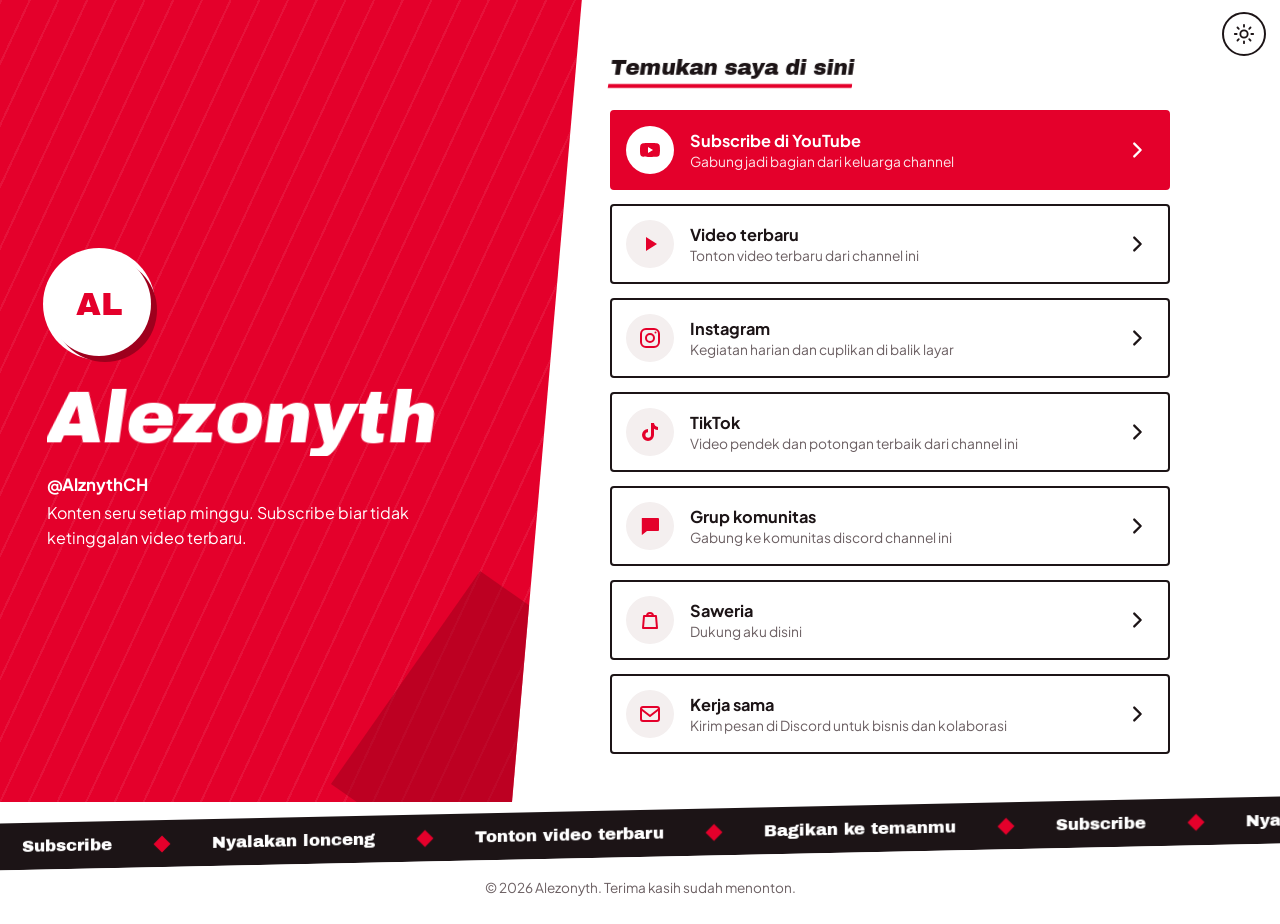
==== commit b3a69910: "Implement theme toggle and update styles Added theme toggle functionality and updated styles." ====
--- a/index.html
+++ b/index.html
@@ -4,6 +4,26 @@
 <meta charset="utf-8">
 <meta name="viewport" content="width=device-width, initial-scale=1, viewport-fit=cover">
 <title>Alezonyth — SUBSCRIBE</title>
+<meta name="color-scheme" content="light dark">
+<meta name="theme-color" content="#ffffff">
+<script>
+  (function () {
+    var t = null;
+    try { t = localStorage.getItem("theme"); } catch (e) {}
+    if (t !== "light" && t !== "dark") {
+      t = window.matchMedia && matchMedia("(prefers-color-scheme: dark)").matches ? "dark" : "light";
+    }
+    document.documentElement.setAttribute("data-theme", t);
+    /* Kunci scroll selama animasi pembuka (sama dengan durasi tirai, 1,9 detik). */
+    var calm = window.matchMedia && matchMedia("(prefers-reduced-motion: reduce)").matches;
+    if (!calm) {
+      document.documentElement.classList.add("intro");
+      setTimeout(function () { document.documentElement.classList.remove("intro"); }, 1900);
+    }
+    var m = document.querySelector('meta[name="theme-color"]');
+    if (m) m.setAttribute("content", t === "dark" ? "#150f10" : "#ffffff");
+  })();
+</script>
 <link rel="icon" type="image/png" href="favicon.png">
 <link rel="preconnect" href="https://fonts.googleapis.com">
 <link rel="preconnect" href="https://fonts.gstatic.com" crossorigin>
@@ -18,6 +38,11 @@
     --line: #1c1416;
     --card: #ffffff;
     --muted: #6b5f62;
+    --hero: #e4002b;
+    --shadow: #1c1416;
+    --ticker-bg: #1c1416;
+    --ticker-fg: #ffffff;
+    color-scheme: light;
     --display: "Archivo Black", "Arial Black", Impact, sans-serif;
     --body: "Plus Jakarta Sans", "Segoe UI", system-ui, -apple-system, sans-serif;
     box-sizing: border-box;
@@ -25,16 +50,19 @@
     padding-bottom: env(safe-area-inset-bottom, 0px);
   }
   @media (prefers-color-scheme: dark) {
-    :root:not([data-theme="light"]) {
-      --paper: #150f10; --ink: #f7f0f0; --soft: #211819;
-      --line: #f7f0f0; --card: #1c1415; --muted: #b8aaad;
+    :root:not([data-theme]) {
+      --paper: #150f10; --ink: #f7f0f0; --soft: #261c1e; --line: #43353a;
+      --card: #1e1517; --muted: #b8aaad; --hero: #c4001f; --shadow: #e4002b;
+      --ticker-bg: #2a1f22; --ticker-fg: #f7f0f0; color-scheme: dark;
     }
   }
   :root[data-theme="dark"] {
-    --paper: #150f10; --ink: #f7f0f0; --soft: #211819;
-    --line: #f7f0f0; --card: #1c1415; --muted: #b8aaad;
+    --paper: #150f10; --ink: #f7f0f0; --soft: #261c1e; --line: #43353a;
+    --card: #1e1517; --muted: #b8aaad; --hero: #c4001f; --shadow: #e4002b;
+    --ticker-bg: #2a1f22; --ticker-fg: #f7f0f0; color-scheme: dark;
   }
   html { scroll-padding-top: env(safe-area-inset-top, 0px); }
+  html.intro, html.intro body { overflow: hidden; touch-action: none; }
   *, *::before, *::after { box-sizing: border-box; }
   body {
     margin: 0;
@@ -43,6 +71,7 @@
     flex-direction: column;
     background: var(--paper);
     color: var(--ink);
+    transition: background-color .25s ease, color .25s ease;
     font-family: var(--body);
     -webkit-font-smoothing: antialiased;
     overflow-x: hidden;
@@ -69,11 +98,15 @@
     font-size: clamp(1.6rem, 6vw, 3rem); padding: 0 24px;
     animation: nameOut .35s ease 0.85s forwards;
   }
-  .curtain-name span { display: block; transform: skewX(-8deg); animation: nameIn .7s cubic-bezier(.2,.8,.2,1) .1s both; }
+  .curtain-name span { display: block; animation: logoIn .7s cubic-bezier(.2,1.2,.3,1) .1s both; }
+  .curtain-name img {
+    display: block; width: clamp(96px, 24vw, 150px); height: auto; aspect-ratio: 1; border-radius: 24%;
+    box-shadow: 6px 6px 0 var(--red-deep), 0 0 0 4px #fff;
+  }
+  @keyframes logoIn { from { opacity: 0; transform: scale(.6) rotate(-10deg); } to { opacity: 1; transform: none; } }
   @keyframes slideLeft  { to { transform: translateX(-120%); } }
   @keyframes slideRight { to { transform: translateX(120%); } }
-  @keyframes nameIn  { from { opacity: 0; transform: skewX(-8deg) translateY(30px); } to { opacity: 1; transform: skewX(-8deg) translateY(0); } }
-  @keyframes nameOut { to { opacity: 0; } }
+    @keyframes nameOut { to { opacity: 0; } }
   @keyframes curtainGone { to { visibility: hidden; } }
 
 
@@ -81,7 +114,7 @@
 
   .hero {
     position: relative;
-    background: var(--red);
+    background: var(--hero);
     color: #fff;
     padding: 56px 28px 96px;
     animation: heroWipe .95s cubic-bezier(.7,0,.2,1) 1.3s backwards;
@@ -159,7 +192,7 @@
     transform: translateX(-101%); transition: transform .35s cubic-bezier(.7,0,.2,1);
     clip-path: polygon(0 0, 100% 0, calc(100% - 22px) 100%, 0 100%);
   }
-  .link:hover, .link:focus-visible { color: #fff; transform: translate(-3px, -3px); box-shadow: 5px 5px 0 var(--line); }
+  .link:hover, .link:focus-visible { border-color: var(--red); color: #fff; transform: translate(-3px, -3px); box-shadow: 5px 5px 0 var(--shadow); }
   .link:hover::before, .link:focus-visible::before { transform: translateX(0); }
   .link:focus-visible { outline: 3px solid var(--red); outline-offset: 3px; }
   .link:active { transform: translate(0, 0); box-shadow: none; }
@@ -182,7 +215,7 @@
 
 
   .ticker {
-    background: var(--ink); color: var(--paper); overflow: hidden; white-space: nowrap; margin-top: 8px;
+    background: var(--ticker-bg); color: var(--ticker-fg); overflow: hidden; white-space: nowrap; margin-top: 8px;
     opacity: 0; clip-path: inset(0 100% 0 0); transform: translateY(36px) skewY(-1.2deg);
     animation: tickerIn .85s cubic-bezier(.2,.9,.2,1) 2.6s forwards;
   }
@@ -197,6 +230,25 @@
     opacity: 0; animation: show .6s ease 3.3s forwards;
   }
 
+
+  .theme-btn {
+    position: absolute; z-index: 40; top: calc(12px + env(safe-area-inset-top, 0px)); right: 14px;
+    width: 44px; height: 44px; display: grid; place-items: center; cursor: pointer; padding: 0;
+    background: var(--card); color: var(--ink); border: 2px solid var(--line); border-radius: 50%;
+    transition: background-color .25s, border-color .25s, transform .2s;
+  }
+  .theme-btn:hover { transform: scale(1.08); }
+  .theme-btn:focus-visible { outline: 3px solid var(--red); outline-offset: 3px; }
+  .theme-btn:active { transform: scale(.9); }
+  .theme-btn svg { position: absolute; inset: 0; margin: auto; display: block; width: 22px; height: 22px; transition: transform .55s cubic-bezier(.2, .9, .2, 1), opacity .3s ease; }
+  .theme-btn .sun { opacity: 1; transform: none; }
+  .theme-btn .moon { opacity: 0; transform: rotate(-90deg) scale(.3); }
+  :root[data-theme="dark"] .theme-btn .sun { opacity: 0; transform: rotate(90deg) scale(.3); }
+  :root[data-theme="dark"] .theme-btn .moon { opacity: 1; transform: none; }
+  :root:not([data-theme="dark"]) .theme-btn:hover .sun,
+  :root[data-theme="dark"] .theme-btn:hover .moon { animation: spinOnce .8s cubic-bezier(.4, 0, .2, 1); }
+  @keyframes spinOnce { to { transform: rotate(360deg); } }
+  ::view-transition-old(root), ::view-transition-new(root) { animation: none; mix-blend-mode: normal; }
 
   @media (min-width: 880px) {
     .stage { grid-template-columns: 5fr 6fr; min-height: calc(100vh - 110px); }
@@ -220,7 +272,8 @@
     .track { animation: none; }
     .ticker { animation: none; opacity: 1; clip-path: none; transform: skewY(-1.2deg); }
     footer { animation: none; opacity: 1; }
-    .link, .link::before, .chev { transition: none; }
+    .link, .link::before, .chev, body, .theme-btn, .theme-btn svg { transition: none; }
+    .theme-btn svg { animation: none !important; }
   }
 </style>
 </head>
@@ -228,8 +281,13 @@
 
 <div class="curtain" aria-hidden="true">
   <i class="c1"></i><i class="c2"></i>
-  <div class="curtain-name"><span id="curtainName"></span></div>
+  <div class="curtain-name"><span><img src="favicon.png" alt="" width="150" height="150"></span></div>
 </div>
+
+<button class="theme-btn" id="themeBtn" type="button" aria-label="Ganti tema terang atau gelap">
+  <svg class="sun" viewBox="0 0 24 24" fill="none" stroke="currentColor" stroke-width="2" stroke-linecap="round"><circle cx="12" cy="12" r="4"/><path d="M12 2v2M12 20v2M4.9 4.9l1.4 1.4M17.7 17.7l1.4 1.4M2 12h2M20 12h2M4.9 19.1l1.4-1.4M17.7 6.3l1.4-1.4"/></svg>
+  <svg class="moon" viewBox="0 0 24 24" fill="none" stroke="currentColor" stroke-width="2" stroke-linejoin="round"><g transform="translate(0.6 -0.6)"><path d="M21 12.8A9 9 0 1 1 11.2 3a7 7 0 0 0 9.8 9.8z"/></g></svg>
+</button>
 
 <main class="stage">
   <header class="hero">
@@ -260,7 +318,7 @@
     tagline: "Konten seru setiap minggu. Subscribe biar tidak ketinggalan video terbaru.",
     ticker: ["Subscribe", "Nyalakan lonceng", "Tonton video terbaru", "Bagikan ke temanmu"],
     links: [
-      { icon: "youtube",   title: "Subscribe di YouTube", desc: "Gabung jadi bagian dari keluarga channel ini",  url: "https://www.youtube.com/@AlznythCH", primary: true },
+      { icon: "youtube",   title: "Subscribe di YouTube", desc: "Gabung jadi bagian dari keluarga channel",  url: "https://www.youtube.com/@AlznythCH", primary: true },
       { icon: "play",      title: "Video terbaru",        desc: "Tonton video terbaru dari channel ini",                 url: "https://www.youtube.com/@AlznythCH/streams" },
       { icon: "instagram", title: "Instagram",            desc: "Kegiatan harian dan cuplikan di balik layar", url: "https://instagram.com/mahnd.jpg" },
       { icon: "tiktok",    title: "TikTok",               desc: "Video pendek dan potongan terbaik dari channel ini",          url: "https://www.tiktok.com/@mahnd.mp4" },
@@ -283,7 +341,6 @@
   var CHEVRON = '<svg class="chev" viewBox="0 0 24 24" fill="none" stroke="currentColor" stroke-width="2.5" stroke-linecap="round" stroke-linejoin="round"><path d="M9 5l7 7-7 7"/></svg>';
 
   document.title = CHANNEL.name + " — SUBSCRIBE";
-  document.getElementById("curtainName").textContent = CHANNEL.name;
   document.getElementById("avatar").textContent = CHANNEL.initials;
   document.getElementById("handle").textContent = CHANNEL.handle;
   document.getElementById("tagline").textContent = CHANNEL.tagline;
@@ -327,6 +384,37 @@
   var track = document.getElementById("track");
   var group = CHANNEL.ticker.map(function (t) { return "<span>" + t + "</span>"; }).join("");
   track.innerHTML = group + group + group + group;
+
+  var root = document.documentElement;
+  var meta = document.querySelector('meta[name="theme-color"]');
+  function applyTheme(t) {
+    root.setAttribute("data-theme", t);
+    if (meta) meta.setAttribute("content", t === "dark" ? "#150f10" : "#ffffff");
+  }
+  document.getElementById("themeBtn").addEventListener("click", function () {
+    var next = root.getAttribute("data-theme") === "dark" ? "light" : "dark";
+    try { localStorage.setItem("theme", next); } catch (e) {}
+    var calm = window.matchMedia && matchMedia("(prefers-reduced-motion: reduce)").matches;
+    if (!document.startViewTransition || calm) { applyTheme(next); return; }
+    /* Tema baru melebar seperti lingkaran dari posisi tombol. */
+    var r = this.getBoundingClientRect();
+    var x = r.left + r.width / 2, y = r.top + r.height / 2;
+    var end = Math.hypot(Math.max(x, innerWidth - x), Math.max(y, innerHeight - y));
+    var vt = document.startViewTransition(function () { applyTheme(next); });
+    vt.ready.then(function () {
+      root.animate(
+        { clipPath: ["circle(0px at " + x + "px " + y + "px)", "circle(" + end + "px at " + x + "px " + y + "px)"] },
+        { duration: 650, easing: "cubic-bezier(.4, 0, .2, 1)", pseudoElement: "::view-transition-new(root)" }
+      );
+    });
+  });
+  if (window.matchMedia) {
+    matchMedia("(prefers-color-scheme: dark)").addEventListener("change", function (e) {
+      var saved = null;
+      try { saved = localStorage.getItem("theme"); } catch (err) {}
+      if (!saved) applyTheme(e.matches ? "dark" : "light");
+    });
+  }
 </script>
 </body>
 </html>
